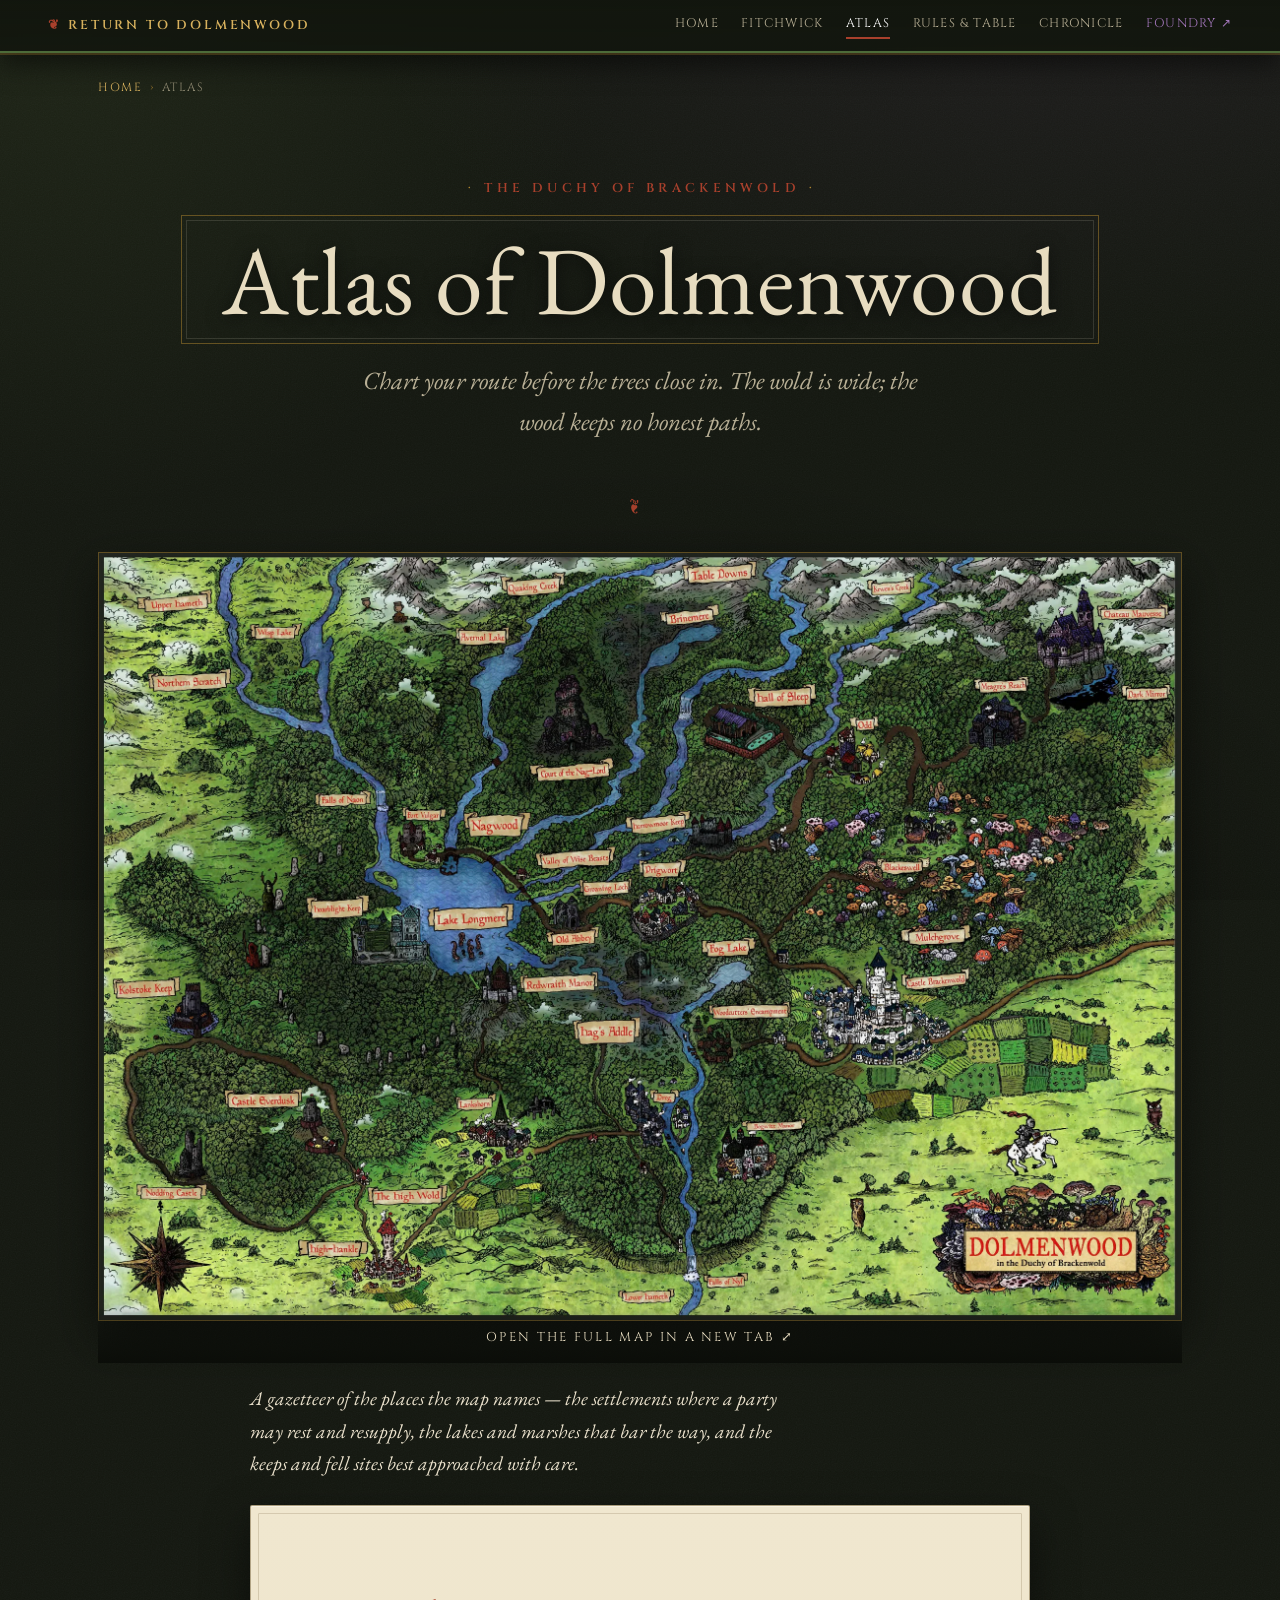
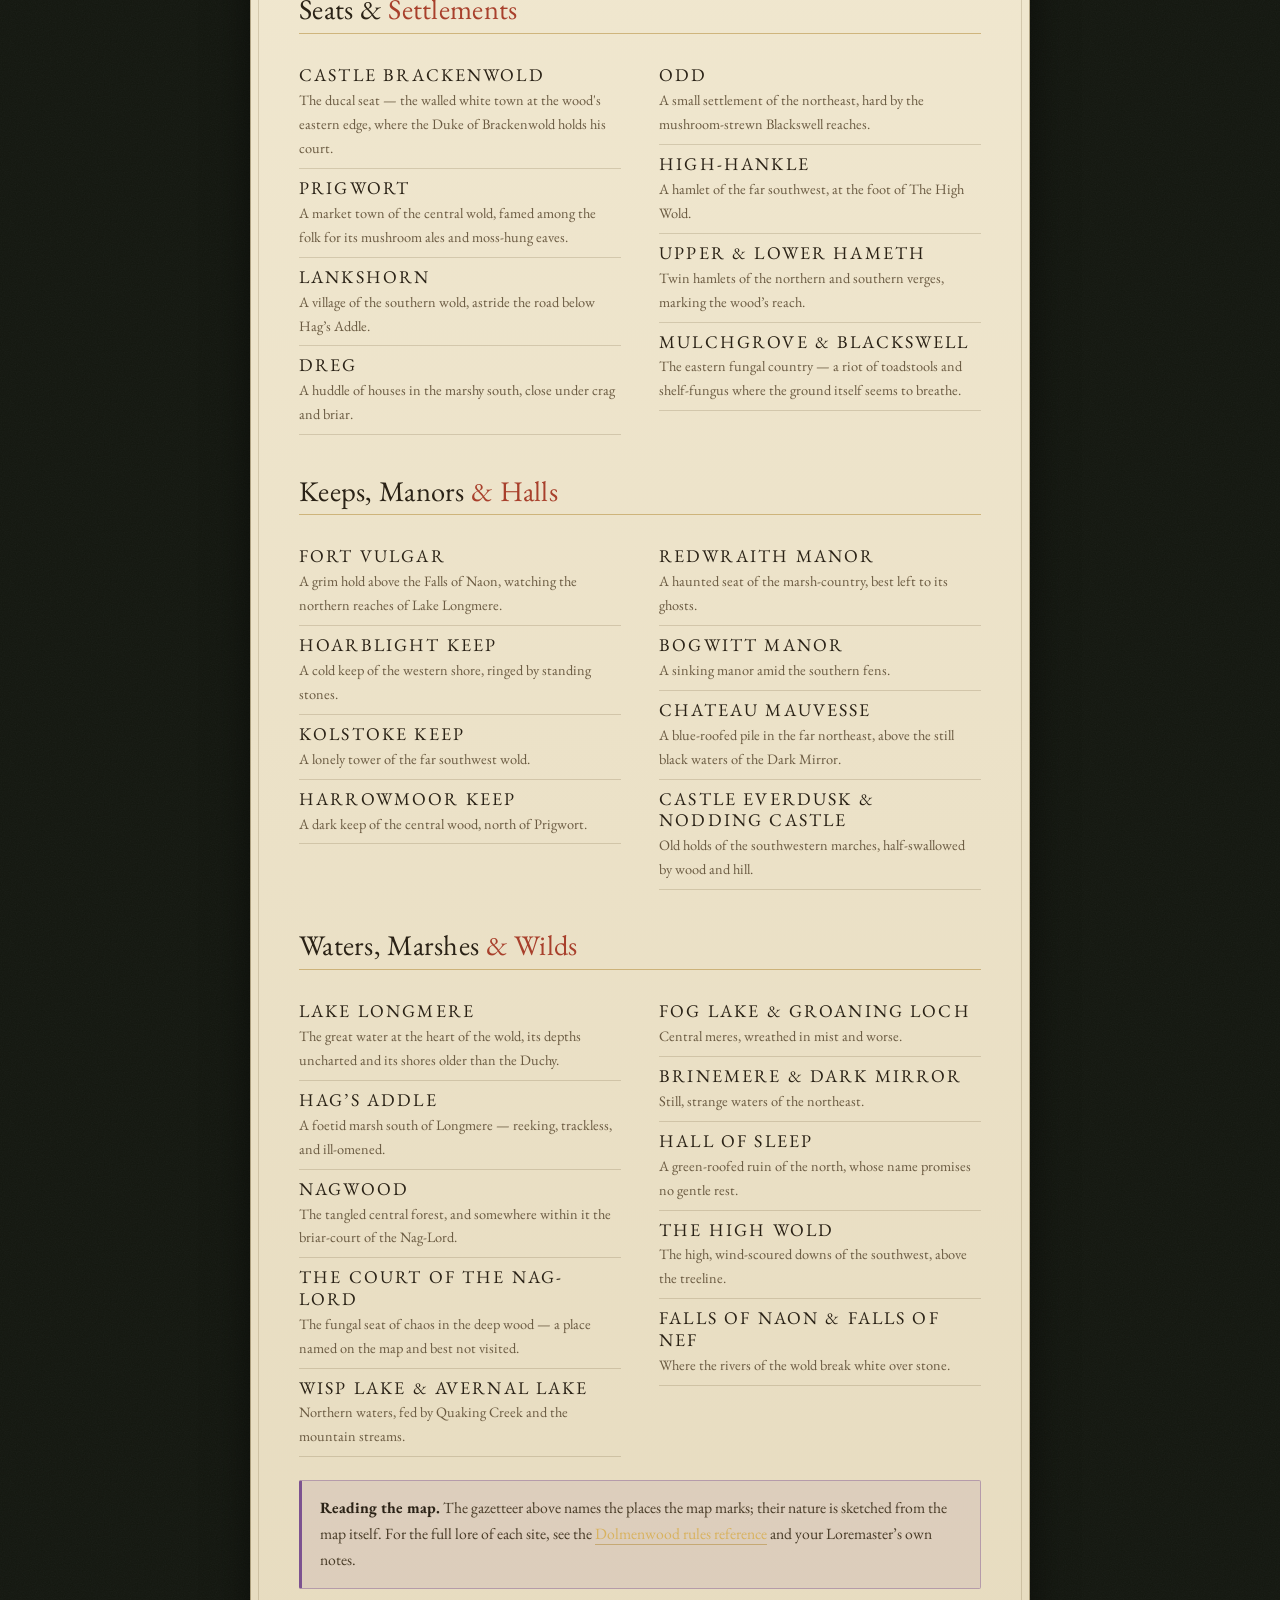
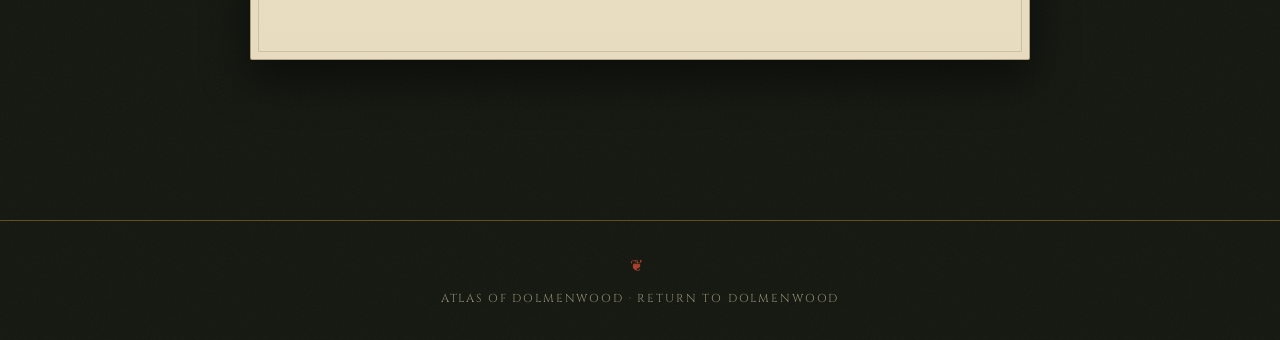
==== atlas/index.html @ 4d8c91f9 "Return to Dolmenwood — West Marches campaign hub Static site (no build) styled for Dolmenwood: gloom" ====
<!DOCTYPE html>
<html lang="en">
<head>
<meta charset="UTF-8">
<meta name="viewport" content="width=device-width, initial-scale=1.0">
<link rel="icon" href="../assets/favicon.svg" type="image/svg+xml">
<title>Atlas of Dolmenwood · Return to Dolmenwood</title>
<meta name="description" content="The Duchy of Brackenwold charted — a gazetteer of the hamlets, keeps, lakes, and fell places of Dolmenwood.">
<link rel="preconnect" href="https://fonts.googleapis.com"><link rel="preconnect" href="https://fonts.gstatic.com" crossorigin>
<link href="https://fonts.googleapis.com/css2?family=Cinzel:wght@400;500;600&family=EB+Garamond:ital,wght@0,400;0,500;0,600;1,400;1,500&family=IM+Fell+English:ital@0;1&family=UnifrakturMaguntia&display=swap" rel="stylesheet">
<link rel="stylesheet" href="../dolmenwood.css">
</head>
<body>
<nav class="topnav"><span class="brand">Return to Dolmenwood</span><a href="../index.html">Home</a><a href="../character/index.html">Fitchwick</a><a href="index.html" class="active">Atlas</a><a href="../rules/index.html">Rules &amp; Table</a><a href="../chronicle/index.html">Chronicle</a><a href="https://foundry.heltonfamily.info/join" class="ext" target="_blank" rel="noopener">Foundry ↗</a></nav>
<div class="wrap">

<p class="crumb"><a href="../index.html">Home</a><span class="sep">›</span>Atlas</p>

<header class="masthead" style="padding-bottom:1rem">
<div class="eyebrow">The Duchy of Brackenwold</div>
<div class="cartouche"><h1>Atlas of Dolmenwood</h1></div>
<p class="sub">Chart your route before the trees close in. The wold is wide; the wood keeps no honest paths.</p>
</header>

<div class="flourish"></div>

<a class="hero-link" href="../assets/dolmenwood-map.webp" target="_blank" rel="noopener">
  <img class="hero-img" style="max-height:none" src="../assets/dolmenwood-map.webp" alt="Full map of Dolmenwood in the Duchy of Brackenwold">
  <span class="hero-cap">Open the full map in a new tab ⤢</span>
</a>

<div class="col">
<p class="intro">A gazetteer of the places the map names — the settlements where a party may rest and resupply, the lakes and marshes that bar the way, and the keeps and fell sites best approached with care.</p>

<div class="panel" style="margin-top:1.6rem">
<article>

<h2>Seats &amp; <span class="k">Settlements</span></h2>
<div class="gaz">
  <div class="g"><h4>Castle Brackenwold</h4><p>The ducal seat — the walled white town at the wood's eastern edge, where the Duke of Brackenwold holds his court.</p></div>
  <div class="g"><h4>Prigwort</h4><p>A market town of the central wold, famed among the folk for its mushroom ales and moss-hung eaves.</p></div>
  <div class="g"><h4>Lankshorn</h4><p>A village of the southern wold, astride the road below Hag&rsquo;s Addle.</p></div>
  <div class="g"><h4>Dreg</h4><p>A huddle of houses in the marshy south, close under crag and briar.</p></div>
  <div class="g"><h4>Odd</h4><p>A small settlement of the northeast, hard by the mushroom-strewn Blackswell reaches.</p></div>
  <div class="g"><h4>High-Hankle</h4><p>A hamlet of the far southwest, at the foot of The High Wold.</p></div>
  <div class="g"><h4>Upper &amp; Lower Hameth</h4><p>Twin hamlets of the northern and southern verges, marking the wood&rsquo;s reach.</p></div>
  <div class="g"><h4>Mulchgrove &amp; Blackswell</h4><p>The eastern fungal country — a riot of toadstools and shelf-fungus where the ground itself seems to breathe.</p></div>
</div>

<h2>Keeps, Manors <span class="k">&amp; Halls</span></h2>
<div class="gaz">
  <div class="g"><h4>Fort Vulgar</h4><p>A grim hold above the Falls of Naon, watching the northern reaches of Lake Longmere.</p></div>
  <div class="g"><h4>Hoarblight Keep</h4><p>A cold keep of the western shore, ringed by standing stones.</p></div>
  <div class="g"><h4>Kolstoke Keep</h4><p>A lonely tower of the far southwest wold.</p></div>
  <div class="g"><h4>Harrowmoor Keep</h4><p>A dark keep of the central wood, north of Prigwort.</p></div>
  <div class="g"><h4>Redwraith Manor</h4><p>A haunted seat of the marsh-country, best left to its ghosts.</p></div>
  <div class="g"><h4>Bogwitt Manor</h4><p>A sinking manor amid the southern fens.</p></div>
  <div class="g"><h4>Chateau Mauvesse</h4><p>A blue-roofed pile in the far northeast, above the still black waters of the Dark Mirror.</p></div>
  <div class="g"><h4>Castle Everdusk &amp; Nodding Castle</h4><p>Old holds of the southwestern marches, half-swallowed by wood and hill.</p></div>
</div>

<h2>Waters, Marshes <span class="k">&amp; Wilds</span></h2>
<div class="gaz">
  <div class="g"><h4>Lake Longmere</h4><p>The great water at the heart of the wold, its depths uncharted and its shores older than the Duchy.</p></div>
  <div class="g"><h4>Hag&rsquo;s Addle</h4><p>A foetid marsh south of Longmere — reeking, trackless, and ill-omened.</p></div>
  <div class="g"><h4>Nagwood</h4><p>The tangled central forest, and somewhere within it the briar-court of the Nag-Lord.</p></div>
  <div class="g"><h4>The Court of the Nag-Lord</h4><p>The fungal seat of chaos in the deep wood — a place named on the map and best not visited.</p></div>
  <div class="g"><h4>Wisp Lake &amp; Avernal Lake</h4><p>Northern waters, fed by Quaking Creek and the mountain streams.</p></div>
  <div class="g"><h4>Fog Lake &amp; Groaning Loch</h4><p>Central meres, wreathed in mist and worse.</p></div>
  <div class="g"><h4>Brinemere &amp; Dark Mirror</h4><p>Still, strange waters of the northeast.</p></div>
  <div class="g"><h4>Hall of Sleep</h4><p>A green-roofed ruin of the north, whose name promises no gentle rest.</p></div>
  <div class="g"><h4>The High Wold</h4><p>The high, wind-scoured downs of the southwest, above the treeline.</p></div>
  <div class="g"><h4>Falls of Naon &amp; Falls of Nef</h4><p>Where the rivers of the wold break white over stone.</p></div>
</div>

<div class="notice"><b>Reading the map.</b> The gazetteer above names the places the map marks; their nature is sketched from the map itself. For the full lore of each site, see the <a href="../rules/index.html">Dolmenwood rules reference</a> and your Loremaster&rsquo;s own notes.</div>

</article>
</div>
</div>

</div>
<footer class="foot"><span class="mark">❦</span>Atlas of Dolmenwood · Return to Dolmenwood</footer>
</body>
</html>
---- dolmenwood.css ----
/* ============================================================
   RETURN TO DOLMENWOOD — a West Marches chronicle
   dolmenwood.css — mossy dark, parchment cartouche, and
   the crimson ink of an old map label.

   Palette drawn from the Dolmenwood map (deep forest greens,
   acid-green wold, blue rivers, brick-red labels, toadstool
   purple) and Fitchwick's portrait (earthy browns, oat-cloth
   cream, dappled gold light through the leaves).
   ============================================================ */

:root{
  /* --- the gloomy wold (dark grounds) --- */
  --wold:      #12160e;   /* deepest shade — page base */
  --wold-2:    #191e13;   /* raised dark bands (nav, hero frame) */
  --wold-3:    #232a19;   /* lifted dark panels */
  --bark:      #2b2416;   /* warm brown-black */

  /* --- parchment (map cartouche cream) --- */
  --vellum:    #e7dcc0;
  --vellum-2:  #f0e7cf;   /* raised paper */
  --vellum-3:  #d8caa6;   /* sunken / edges */

  /* --- ink (text on parchment) --- */
  --ink:       #2a2216;
  --ink-2:     #473a26;
  --ink-soft:  #6a5a41;
  --ink-dim:   #8a795c;

  /* --- ink on the dark (text on wold) --- */
  --moon:      #e9e0cb;   /* pale text on dark */
  --moon-dim:  #b9b096;
  --moon-faint:#8f8a72;

  /* --- accents --- */
  --brick:      #a8402c;   /* the red of a map label */
  --brick-deep: #7e2c1e;
  --brick-soft: rgba(168,64,44,0.16);
  --moss:       #4d6b39;   /* woodland green */
  --moss-lit:   #7c9a52;   /* acid wold-grass */
  --moss-deep:  #2c3d22;
  --toadstool:  #7c5290;   /* fairy / fungus purple */
  --toadstool-lit:#a578bd;
  --gold:       #b0862f;   /* dappled light */
  --gold-lit:   #d8b25e;
  --gold-soft:  rgba(176,134,47,0.5);
  --river:      #5a7f96;   /* map water */

  --edge:      rgba(90,70,30,0.30);
  --edge-soft: rgba(90,70,30,0.18);
  --edge-hair: rgba(90,70,30,0.42);
  --edge-dark: rgba(0,0,0,0.34);

  --shadow:      0 18px 44px rgba(0,0,0,0.5);
  --shadow-soft: 0 8px 22px rgba(0,0,0,0.34);

  /* IM Fell — antique woodcut printing; the Dolmenwood old-book feel */
  --serif:  "EB Garamond", Georgia, "Times New Roman", serif;
  --disp:   "IM Fell English", "EB Garamond", Georgia, serif;
  --black:  "UnifrakturMaguntia", "IM Fell English", serif; /* blackletter ornament */
  --caps:   "Cinzel", "Trajan Pro", Georgia, serif;
}

/* ------------------------------------------------------------ base */
*{ box-sizing:border-box; }
html{ scroll-behavior:smooth; }
body{
  margin:0;
  font-family:var(--serif);
  font-size:19px;
  line-height:1.66;
  color:var(--moon);
  background-color:var(--wold);
  background-image:
    radial-gradient(1200px 720px at 82% -8%, rgba(124,82,144,0.12), transparent 60%),
    radial-gradient(1000px 900px at 4% 2%, rgba(124,154,82,0.10), transparent 55%),
    radial-gradient(1400px 1200px at 50% 130%, rgba(0,0,0,0.55), transparent 60%),
    url("data:image/svg+xml,%3Csvg xmlns='http://www.w3.org/2000/svg' width='180' height='180'%3E%3Cfilter id='n'%3E%3CfeTurbulence type='fractalNoise' baseFrequency='0.85' numOctaves='2' stitchTiles='stitch'/%3E%3CfeColorMatrix type='saturate' values='0'/%3E%3C/filter%3E%3Crect width='100%25' height='100%25' filter='url(%23n)' opacity='0.05'/%3E%3C/svg%3E");
  background-attachment:fixed, fixed, fixed, scroll;
  min-height:100vh;
}

/* ------------------------------------------------------------ nav */
.topnav{
  position:sticky; top:0; z-index:50;
  display:flex; flex-wrap:wrap; align-items:center; gap:0.1rem 1.4rem;
  padding:0.72rem clamp(1rem,4vw,3rem);
  background:linear-gradient(180deg, rgba(18,22,14,0.98), rgba(18,22,14,0.9));
  border-bottom:2px solid var(--moss);
  box-shadow:0 2px 0 rgba(176,134,47,0.28), 0 12px 26px rgba(0,0,0,0.5);
  backdrop-filter:blur(3px);
}
.topnav .brand{
  font-family:var(--caps); font-weight:600; letter-spacing:0.22em;
  text-transform:uppercase; font-size:0.8rem; color:var(--gold-lit);
  margin-right:auto; white-space:nowrap;
}
.topnav .brand::before{ content:"❦"; color:var(--brick); margin-right:0.5em; font-size:1em; }
.topnav a{
  font-family:var(--caps); font-size:0.78rem; letter-spacing:0.1em;
  text-transform:uppercase; color:var(--moon-dim); text-decoration:none;
  padding:0.15rem 0; border-bottom:2px solid transparent; transition:.18s;
}
.topnav a:hover{ color:#fff; }
.topnav a.active{ color:#fff; border-bottom-color:var(--brick); }
.topnav a.ext{ color:var(--toadstool-lit); }
.topnav a.ext:hover{ color:#e6cff2; }

/* ------------------------------------------------------------ shell */
.wrap{ max-width:1180px; margin:0 auto; padding:0 clamp(1rem,4vw,3rem) 6rem; }
.col{ max-width:780px; margin:0 auto; }

/* ------------------------------------------------------------ masthead */
.masthead{
  text-align:center;
  padding:clamp(2.4rem,7vw,5rem) 1rem clamp(1.4rem,4vw,2.4rem);
  position:relative;
}
.eyebrow{
  font-family:var(--caps); text-transform:uppercase;
  letter-spacing:0.34em; font-size:0.8rem; font-weight:600; color:var(--brick);
  margin:0 0 1rem; padding-left:0.34em;
}
.eyebrow::before,.eyebrow::after{ content:"·"; margin:0 0.7em; color:var(--gold); }
.masthead h1{
  font-family:var(--disp); font-weight:400;
  font-size:clamp(2.9rem,9vw,6rem); line-height:0.98;
  margin:0; color:var(--vellum); letter-spacing:0.01em;
  text-shadow:0 2px 18px rgba(0,0,0,0.6);
}
.masthead h1 .bl{ font-family:var(--black); font-weight:400; }
.masthead .sub{
  font-family:var(--disp); font-style:italic; font-weight:400;
  font-size:clamp(1.15rem,2.6vw,1.55rem); color:var(--moon-dim);
  margin:1rem auto 0; max-width:48ch;
}
.masthead .kicker{
  font-family:var(--caps); letter-spacing:0.22em; text-transform:uppercase;
  font-size:0.74rem; color:var(--moon-faint); margin-top:1.1rem;
}

/* cartouche framing (double rule, like a map label) */
.cartouche{ position:relative; display:inline-block; padding:1.1rem 2.6rem; }
.cartouche::before, .cartouche::after{
  content:""; position:absolute; left:0; right:0; pointer-events:none; border:1px solid var(--gold-soft);
}
.cartouche::before{ top:0; bottom:0; }
.cartouche::after{ top:5px; bottom:5px; left:5px; right:5px; border-color:rgba(233,224,203,0.14); }

.flourish{ text-align:center; color:var(--brick); margin:2.1rem 0; font-size:1rem; letter-spacing:0.7em; }
.flourish::before{ content:"❦"; }

/* ------------------------------------------------------------ join / external link band */
.join{
  display:grid; gap:0.9rem; grid-template-columns:repeat(3,1fr);
  margin:2rem auto 0.5rem; max-width:900px;
}
@media (max-width:680px){ .join{ grid-template-columns:1fr; } }
.join a{
  display:flex; flex-direction:column; gap:0.15rem; text-decoration:none;
  padding:1rem 1.2rem; border-radius:3px; position:relative; overflow:hidden;
  background:linear-gradient(180deg, var(--wold-3), var(--wold-2));
  border:1px solid var(--edge); transition:.18s;
}
.join a::before{ content:""; position:absolute; left:0; top:0; bottom:0; width:3px; background:var(--brick); transition:.2s; }
.join a:hover{ transform:translateY(-2px); box-shadow:var(--shadow-soft); border-color:var(--gold-soft); }
.join a.foundry::before{ background:var(--toadstool); }
.join a.marches::before{ background:var(--moss-lit); }
.join a.rules::before{ background:var(--gold); }
.join .jt{ font-family:var(--caps); text-transform:uppercase; letter-spacing:0.12em; font-size:0.86rem; color:var(--vellum); font-weight:600; }
.join .jt .ico{ margin-right:0.4em; }
.join .jd{ font-family:var(--serif); font-size:0.9rem; color:var(--moon-faint); line-height:1.4; }
.join .jt::after{ content:"↗"; color:var(--moon-faint); font-size:0.8em; margin-left:0.4em; }

/* ------------------------------------------------------------ hero image */
.hero-img{
  width:100%; max-height:520px; object-fit:cover;
  border:1px solid var(--gold-soft); box-shadow:var(--shadow); margin-bottom:2rem;
  filter:saturate(0.95) brightness(0.96);
}
.hero-link{ display:block; text-decoration:none; position:relative; }
.hero-link .hero-cap{
  position:absolute; left:0; right:0; bottom:0; padding:1.3rem 1.2rem 0.9rem;
  font-family:var(--caps); text-transform:uppercase; letter-spacing:0.18em; font-size:0.8rem;
  color:var(--vellum); text-align:center;
  background:linear-gradient(0deg, rgba(9,11,7,0.86), transparent);
}

/* ------------------------------------------------------------ panels */
.panel{
  background:linear-gradient(180deg, var(--vellum-2), var(--vellum));
  color:var(--ink);
  border:1px solid var(--edge-hair);
  border-radius:2px;
  box-shadow:var(--shadow), inset 0 1px 0 rgba(255,255,255,0.4);
  padding:clamp(1.6rem,4vw,3rem);
  position:relative;
}
.panel::after{ content:""; position:absolute; inset:7px; border:1px solid var(--edge-soft); border-radius:1px; pointer-events:none; }
.panel > *:first-child{ margin-top:0; }
.panel > *:last-child{ margin-bottom:0; }

/* ------------------------------------------------------------ prose */
.col > p, .lede, .col .flourish{ color:var(--moon); }
.lede{ font-size:1.2rem; color:var(--moon); }
.lede::first-letter{
  font-family:var(--black); font-weight:400; float:left; font-size:4.4rem; line-height:0.7;
  padding:0.28rem 0.5rem 0 0; color:var(--brick);
}
.col a, .lede a{ color:var(--gold-lit); text-decoration:none; border-bottom:1px solid var(--gold-soft); }
.col a:hover{ color:#fff; border-bottom-color:var(--gold-lit); }
.col em{ color:var(--moon-dim); }

/* headings + prose inside parchment panels (article) */
article h1,article h2,article h3,article h4{
  font-family:var(--disp); font-weight:400; color:var(--ink); line-height:1.2;
}
article h2{
  font-size:1.78rem; margin:2.4rem 0 0.9rem; letter-spacing:0.01em;
  padding-bottom:0.4rem; border-bottom:1px solid var(--gold-soft);
}
article h2 .k, .kmark{ color:var(--brick); }
article h3{ font-size:1.4rem; margin:1.7rem 0 0.5rem; color:var(--ink); }
article h4{
  font-family:var(--caps); text-transform:uppercase; letter-spacing:0.12em;
  font-size:0.86rem; color:var(--brick); margin:1.3rem 0 0.35rem;
}
article p{ margin:0 0 1.05rem; }
article ul,article ol{ margin:0.4rem 0 1.15rem; padding-left:1.3rem; }
article li{ margin:0.35rem 0; }
article ul li::marker{ color:var(--brick); }
article strong{ color:var(--ink); font-weight:600; }
article em{ color:var(--ink-2); }
article a{ color:var(--brick-deep); text-decoration:none; border-bottom:1px solid rgba(126,44,30,0.34); }
article a:hover{ color:var(--brick); background:var(--brick-soft); }
article hr{ border:0; border-top:1px solid var(--gold-soft); margin:2rem 0; }
blockquote{
  font-family:var(--disp); font-style:italic; font-size:1.16rem; color:var(--ink-2);
  border-left:3px solid var(--brick); margin:1.4rem 0; padding:0.2rem 0 0.2rem 1.3rem;
}

/* ------------------------------------------------------------ portraits */
.portrait-frame{
  float:right; width:min(320px,44%); margin:0.3rem 0 1.4rem 1.8rem;
  padding:9px; background:var(--vellum-3); border:1px solid var(--gold-soft); box-shadow:var(--shadow);
  position:relative;
}
.portrait-frame::after{ content:""; position:absolute; inset:4px; border:1px solid var(--edge-soft); pointer-events:none; }
.portrait-frame img{ display:block; width:100%; height:auto; background:var(--vellum); }
.portrait-frame figcaption{
  font-family:var(--caps); text-transform:uppercase; letter-spacing:0.16em;
  font-size:0.68rem; color:var(--ink-soft); text-align:center; margin-top:0.55rem;
}
@media (max-width:620px){ .portrait-frame{ float:none; width:100%; margin:0 0 1.5rem; } }

/* ------------------------------------------------------------ meta + chips */
.meta{ font-family:var(--caps); text-transform:uppercase; letter-spacing:0.14em; font-size:0.78rem; color:var(--ink-soft); margin:0.4rem 0 0; }
.meta .sep{ color:var(--gold); margin:0 0.6em; }
.tagrow{ display:flex; flex-wrap:wrap; gap:0.45rem; margin:0.5rem 0 1.4rem; }
.chip{
  font-family:var(--caps); font-size:0.72rem; letter-spacing:0.08em; text-transform:uppercase;
  color:var(--ink-2); background:rgba(176,134,47,0.14); border:1px solid var(--gold-soft);
  border-radius:2px; padding:0.16rem 0.62rem;
}
.chip.on-dark{ color:var(--moon-dim); background:rgba(124,154,82,0.12); border-color:var(--edge); }

/* ------------------------------------------------------------ card grids */
.grid{ display:grid; gap:1.1rem; grid-template-columns:repeat(auto-fill,minmax(262px,1fr)); margin:1.6rem 0; }
.card{
  display:block; text-decoration:none; color:inherit;
  background:linear-gradient(180deg, var(--wold-3), var(--wold-2));
  border:1px solid var(--edge); padding:1.15rem 1.25rem; border-radius:2px;
  transition:.2s; position:relative; overflow:hidden;
}
.card::before{ content:""; position:absolute; left:0; top:0; bottom:0; width:3px; background:var(--brick); opacity:0; transition:.2s; }
.card:hover{ border-color:var(--gold-soft); transform:translateY(-2px); box-shadow:var(--shadow-soft); }
.card:hover::before{ opacity:1; }
.card .cat{ font-family:var(--caps); text-transform:uppercase; letter-spacing:0.16em; font-size:0.7rem; color:var(--moss-lit); }
.card h3{ font-family:var(--disp); font-weight:400; color:var(--vellum); margin:0.3rem 0 0.5rem; font-size:1.5rem; }
.card p{ margin:0; font-size:0.96rem; color:var(--moon-faint); line-height:1.5; }

/* ------------------------------------------------------------ dossier stat blocks */
.statgrid{ display:grid; grid-template-columns:repeat(6,1fr); gap:0.7rem; margin:1.4rem 0; }
@media (max-width:620px){ .statgrid{ grid-template-columns:repeat(3,1fr); } }
.stat{
  text-align:center; padding:0.7rem 0.3rem; border:1px solid var(--edge); border-radius:2px;
  background:rgba(176,134,47,0.06);
}
.stat .lbl{ font-family:var(--caps); text-transform:uppercase; letter-spacing:0.1em; font-size:0.64rem; color:var(--brick); display:block; }
.stat .val{ font-family:var(--disp); font-size:1.9rem; color:var(--ink); line-height:1.1; display:block; }
.stat .mod{ font-family:var(--caps); font-size:0.7rem; color:var(--ink-soft); }

.deflist{ margin:1.2rem 0; }
.deflist .row{ display:flex; gap:1rem; padding:0.5rem 0; border-bottom:1px solid var(--edge-soft); }
.deflist .row:last-child{ border-bottom:0; }
.deflist dt{ font-family:var(--caps); text-transform:uppercase; letter-spacing:0.08em; font-size:0.78rem; color:var(--brick); min-width:11rem; flex-shrink:0; padding-top:0.15rem; }
.deflist dd{ margin:0; color:var(--ink); }

/* saves row */
.saves{ display:grid; grid-template-columns:repeat(5,1fr); gap:0.6rem; margin:1.2rem 0; }
@media (max-width:620px){ .saves{ grid-template-columns:repeat(2,1fr); } }
.save{ text-align:center; padding:0.6rem 0.3rem; border:1px solid var(--edge); border-radius:2px; }
.save .lbl{ font-family:var(--caps); text-transform:uppercase; letter-spacing:0.06em; font-size:0.6rem; color:var(--ink-soft); display:block; }
.save .val{ font-family:var(--disp); font-size:1.5rem; color:var(--brick-deep); }

/* item / rune cards */
.itemcard{
  border:1px solid var(--edge); border-left:3px solid var(--gold); border-radius:2px;
  padding:0.9rem 1.1rem; margin:0.9rem 0; background:rgba(176,134,47,0.06);
}
.itemcard.rune{ border-left-color:var(--toadstool); }
.itemcard h4{ margin:0 0 0.3rem; font-family:var(--disp); font-family:var(--disp); font-size:1.16rem; color:var(--ink); text-transform:none; letter-spacing:0; font-weight:400; }
.itemcard .kind{ font-family:var(--caps); text-transform:uppercase; letter-spacing:0.12em; font-size:0.64rem; color:var(--brick); }
.itemcard p{ margin:0.4rem 0 0; font-size:0.95rem; color:var(--ink-2); }
.itemcard .rmeta{ font-family:var(--caps); font-size:0.68rem; letter-spacing:0.06em; text-transform:uppercase; color:var(--ink-soft); margin-top:0.4rem; }

/* ------------------------------------------------------------ gazetteer list */
.gaz{ columns:2; column-gap:2.4rem; margin:1.4rem 0; }
@media (max-width:640px){ .gaz{ columns:1; } }
.gaz .g{ break-inside:avoid; padding:0.5rem 0; border-bottom:1px solid var(--edge-soft); }
.gaz .g h4{ margin:0; font-family:var(--disp); font-weight:400; font-size:1.12rem; color:var(--ink); }
.gaz .g p{ margin:0.15rem 0 0; font-size:0.9rem; color:var(--ink-soft); }

/* ------------------------------------------------------------ notice / callout */
.notice{
  background:rgba(124,82,144,0.1); border:1px solid rgba(124,82,144,0.4); border-left:3px solid var(--toadstool);
  border-radius:2px; padding:0.9rem 1.15rem; margin:1.4rem 0; font-size:0.98rem; color:var(--ink-2);
}
.notice b{ color:var(--ink); }
.notice.on-dark{ color:var(--moon-dim); background:rgba(124,82,144,0.14); }
.notice.on-dark b{ color:var(--moon); }

/* rules link list */
.rlist{ display:grid; gap:0.5rem; grid-template-columns:repeat(auto-fill,minmax(220px,1fr)); margin:1.2rem 0; }
.rlist a{
  display:block; text-decoration:none; padding:0.6rem 0.85rem; border-radius:2px;
  border:1px solid var(--edge); background:rgba(77,107,57,0.1);
  font-family:var(--caps); text-transform:uppercase; letter-spacing:0.08em; font-size:0.76rem; color:var(--moon-dim);
  transition:.15s;
}
.rlist a:hover{ color:#fff; border-color:var(--moss-lit); background:rgba(77,107,57,0.22); }
.rlist a::before{ content:"❦ "; color:var(--brick); }

/* chronicle list */
.chron{ margin:1.6rem 0; }
.chron .entry{ display:flex; gap:1.2rem; align-items:baseline; padding:1rem 0.4rem; border-bottom:1px solid var(--edge-soft); }
.chron .no{ font-family:var(--disp); font-size:2rem; color:var(--brick); min-width:2.4ch; text-align:right; }
.chron .body h3{ font-family:var(--disp); font-weight:400; color:var(--vellum); margin:0 0 0.25rem; font-size:1.3rem; }
.chron .body .dt{ font-family:var(--caps); font-size:0.72rem; letter-spacing:0.14em; text-transform:uppercase; color:var(--moss-lit); }
.chron .body p{ margin:0.35rem 0 0; color:var(--moon-faint); font-size:0.96rem; }
.empty{ text-align:center; font-family:var(--disp); font-style:italic; color:var(--moon-faint); font-size:1.15rem; padding:2.4rem 1rem; }

/* breadcrumb */
.crumb{ font-family:var(--caps); text-transform:uppercase; letter-spacing:0.14em; font-size:0.74rem; color:var(--moon-faint); margin:1.6rem 0 0; }
.crumb a{ color:var(--gold-lit); text-decoration:none; }
.crumb .sep{ margin:0 0.6em; color:var(--gold); }

/* section intro */
.intro{ font-family:var(--disp); font-style:italic; color:var(--moon-dim); font-size:1.22rem; max-width:60ch; }

/* footer */
.foot{ text-align:center; margin-top:4rem; padding:2rem 1rem; color:var(--moon-faint); font-family:var(--caps); text-transform:uppercase; letter-spacing:0.16em; font-size:0.72rem; border-top:1px solid var(--gold-soft); }
.foot .mark{ color:var(--brick); font-size:1rem; letter-spacing:0.5em; display:block; margin-bottom:0.6rem; }

/* epigraph */
.epigraph{ font-family:var(--disp); font-style:italic; color:var(--moon-dim); font-size:1.22rem; line-height:1.55; text-align:center; max-width:56ch; margin:0.4rem auto 2rem; padding-bottom:1.4rem; border-bottom:1px solid var(--gold-soft); }
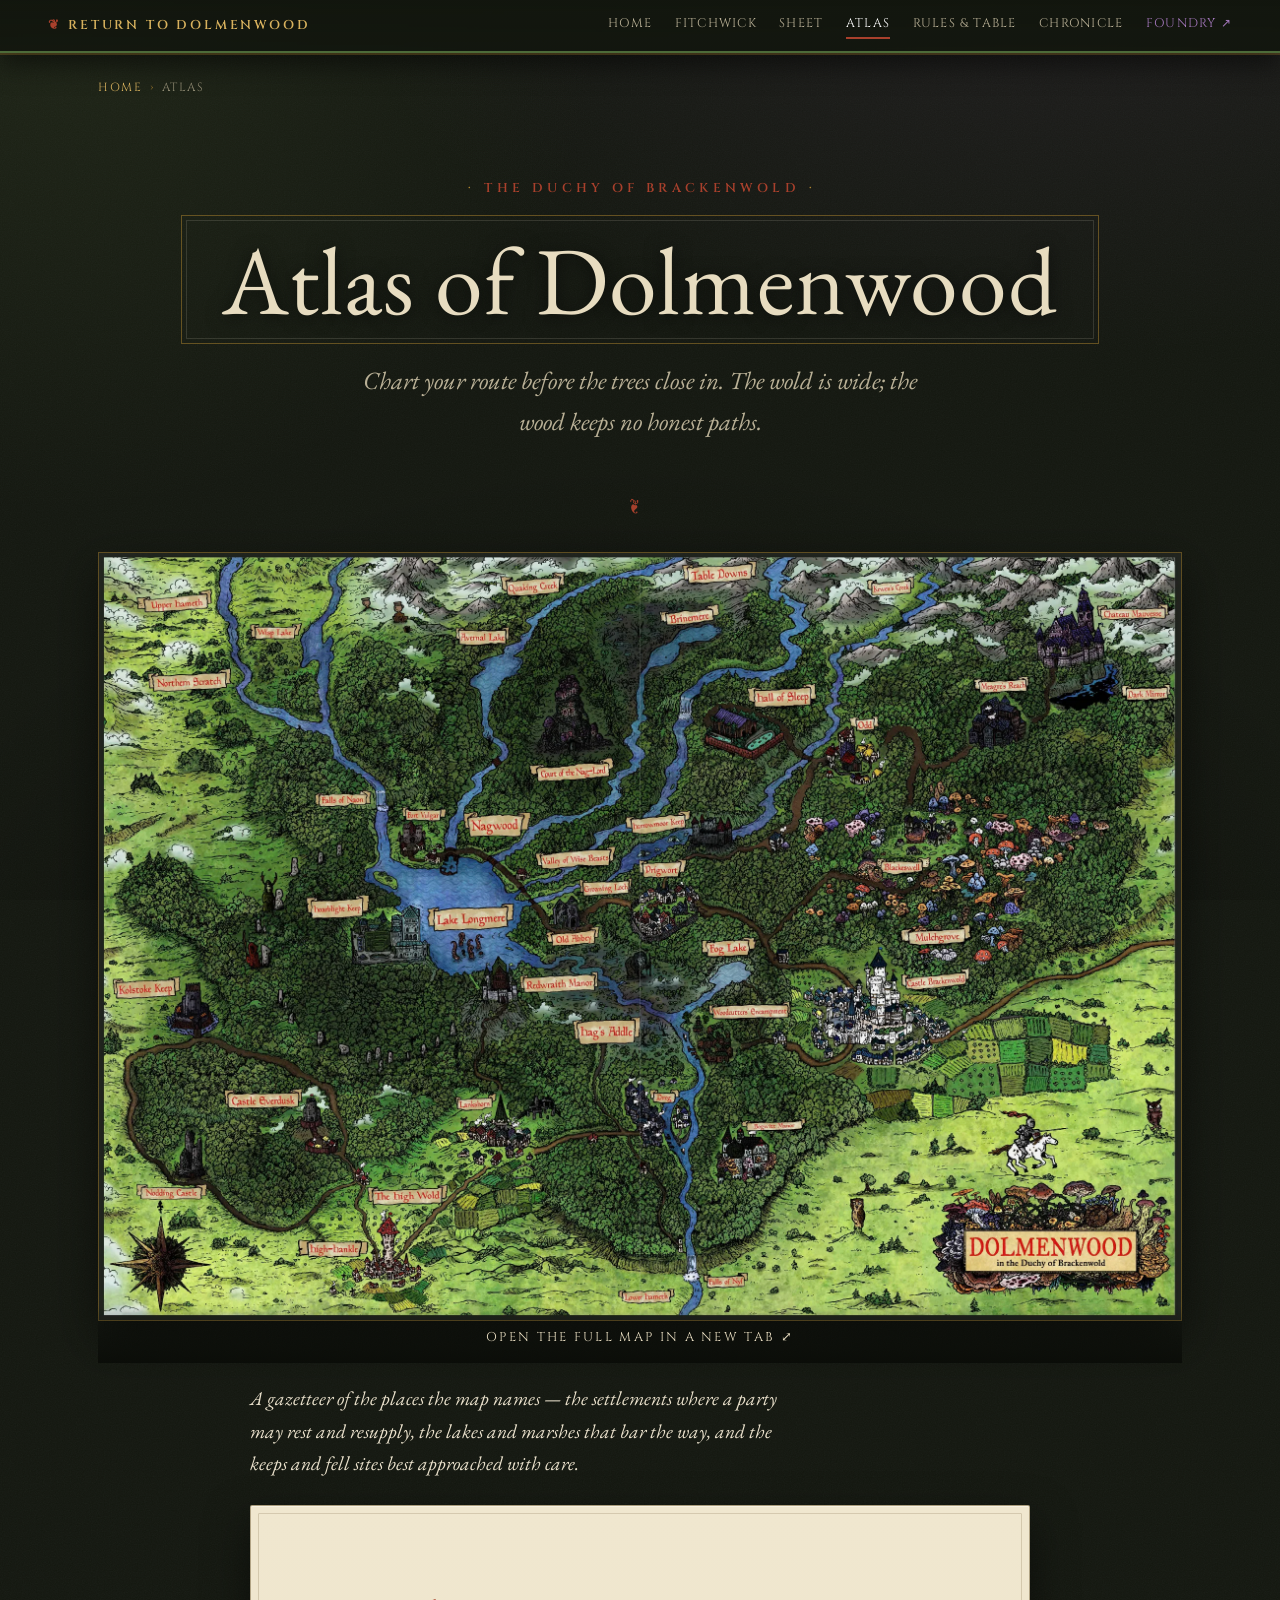
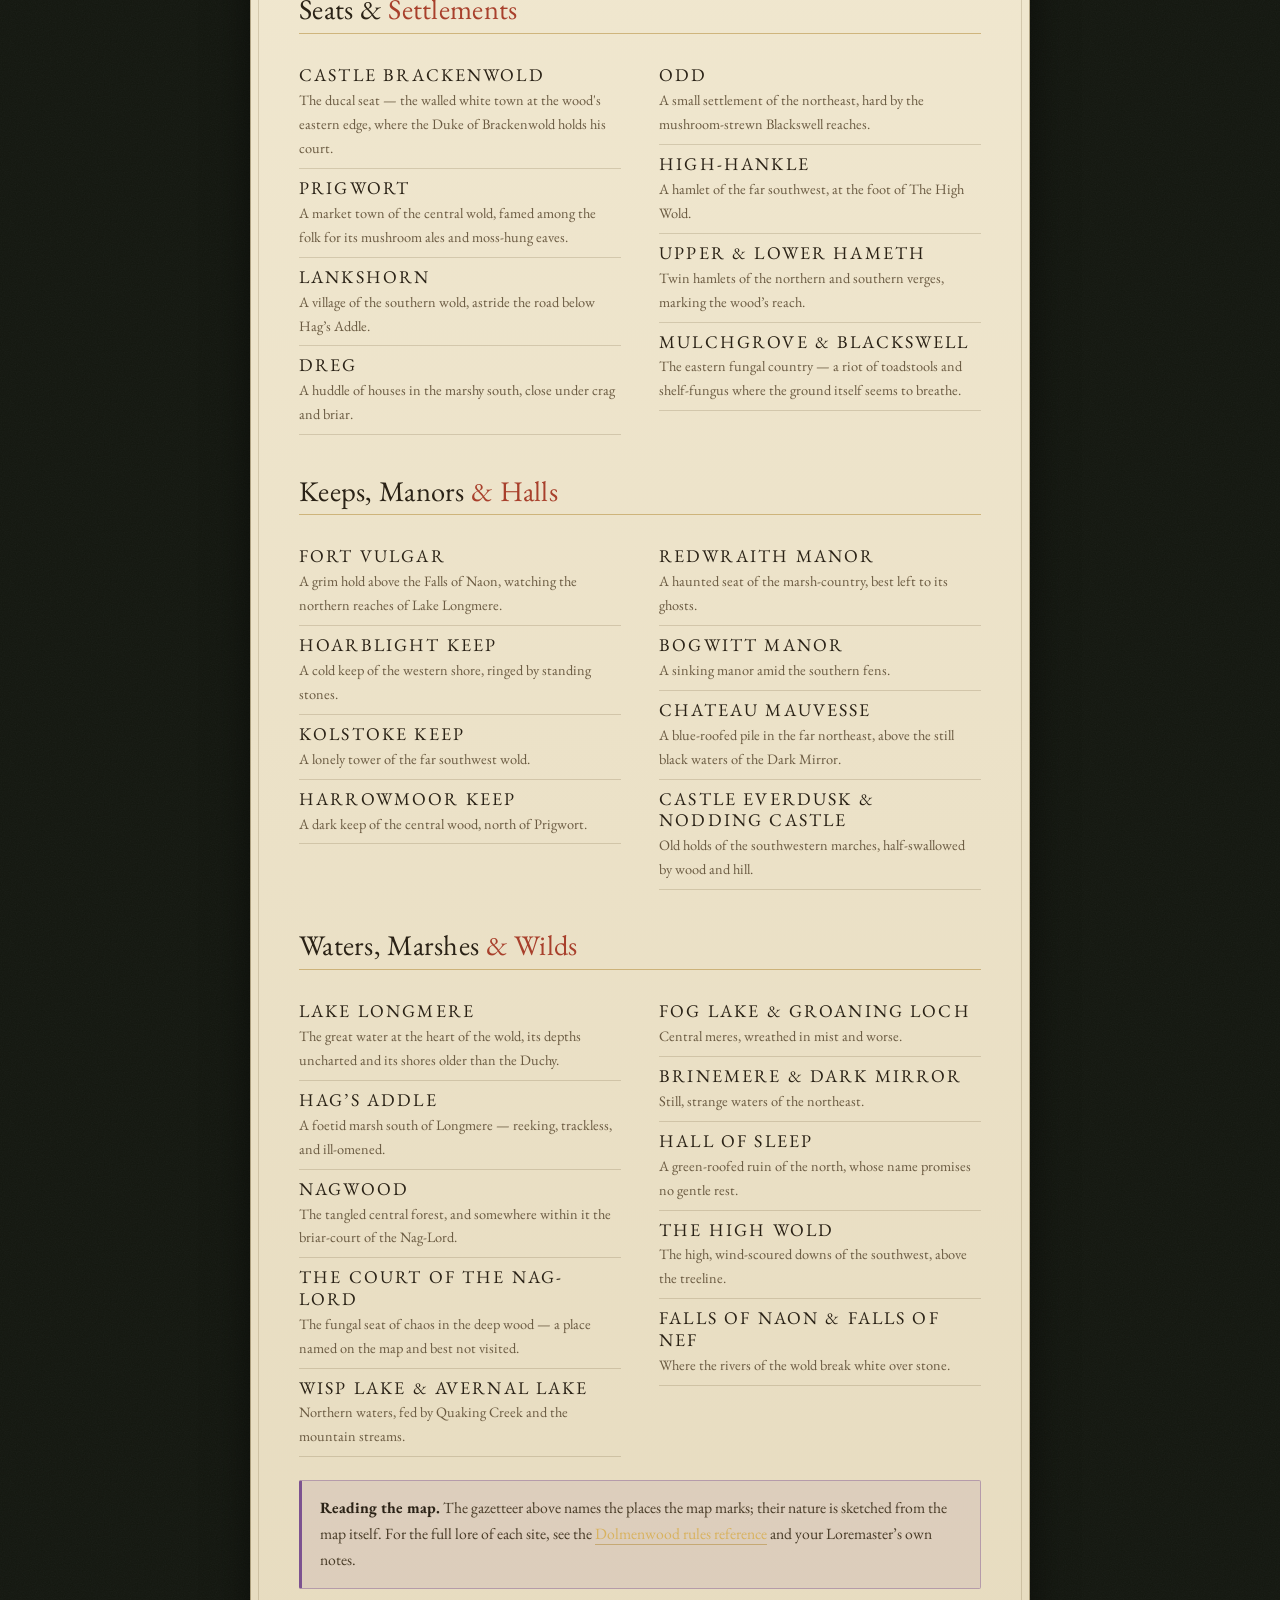
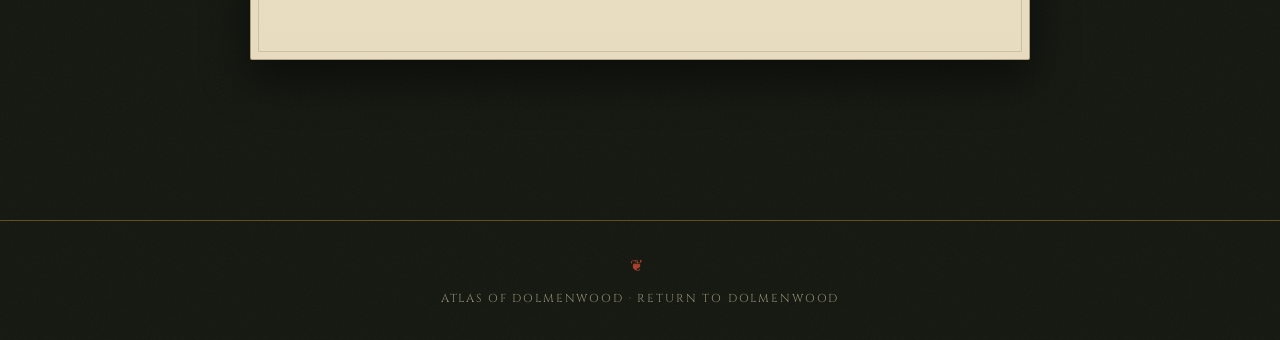
==== commit b663bbe7: "Add interactive live character sheet + dice roller play/ — a living sheet for Fitchwick driven by a " ====
--- a/atlas/index.html
+++ b/atlas/index.html
@@ -11,7 +11,7 @@
 <link rel="stylesheet" href="../dolmenwood.css">
 </head>
 <body>
-<nav class="topnav"><span class="brand">Return to Dolmenwood</span><a href="../index.html">Home</a><a href="../character/index.html">Fitchwick</a><a href="index.html" class="active">Atlas</a><a href="../rules/index.html">Rules &amp; Table</a><a href="../chronicle/index.html">Chronicle</a><a href="https://foundry.heltonfamily.info/join" class="ext" target="_blank" rel="noopener">Foundry ↗</a></nav>
+<nav class="topnav"><span class="brand">Return to Dolmenwood</span><a href="../index.html">Home</a><a href="../character/index.html">Fitchwick</a><a href="../play/index.html">Sheet</a><a href="index.html" class="active">Atlas</a><a href="../rules/index.html">Rules &amp; Table</a><a href="../chronicle/index.html">Chronicle</a><a href="https://foundry.heltonfamily.info/join" class="ext" target="_blank" rel="noopener">Foundry ↗</a></nav>
 <div class="wrap">
 
 <p class="crumb"><a href="../index.html">Home</a><span class="sep">›</span>Atlas</p>
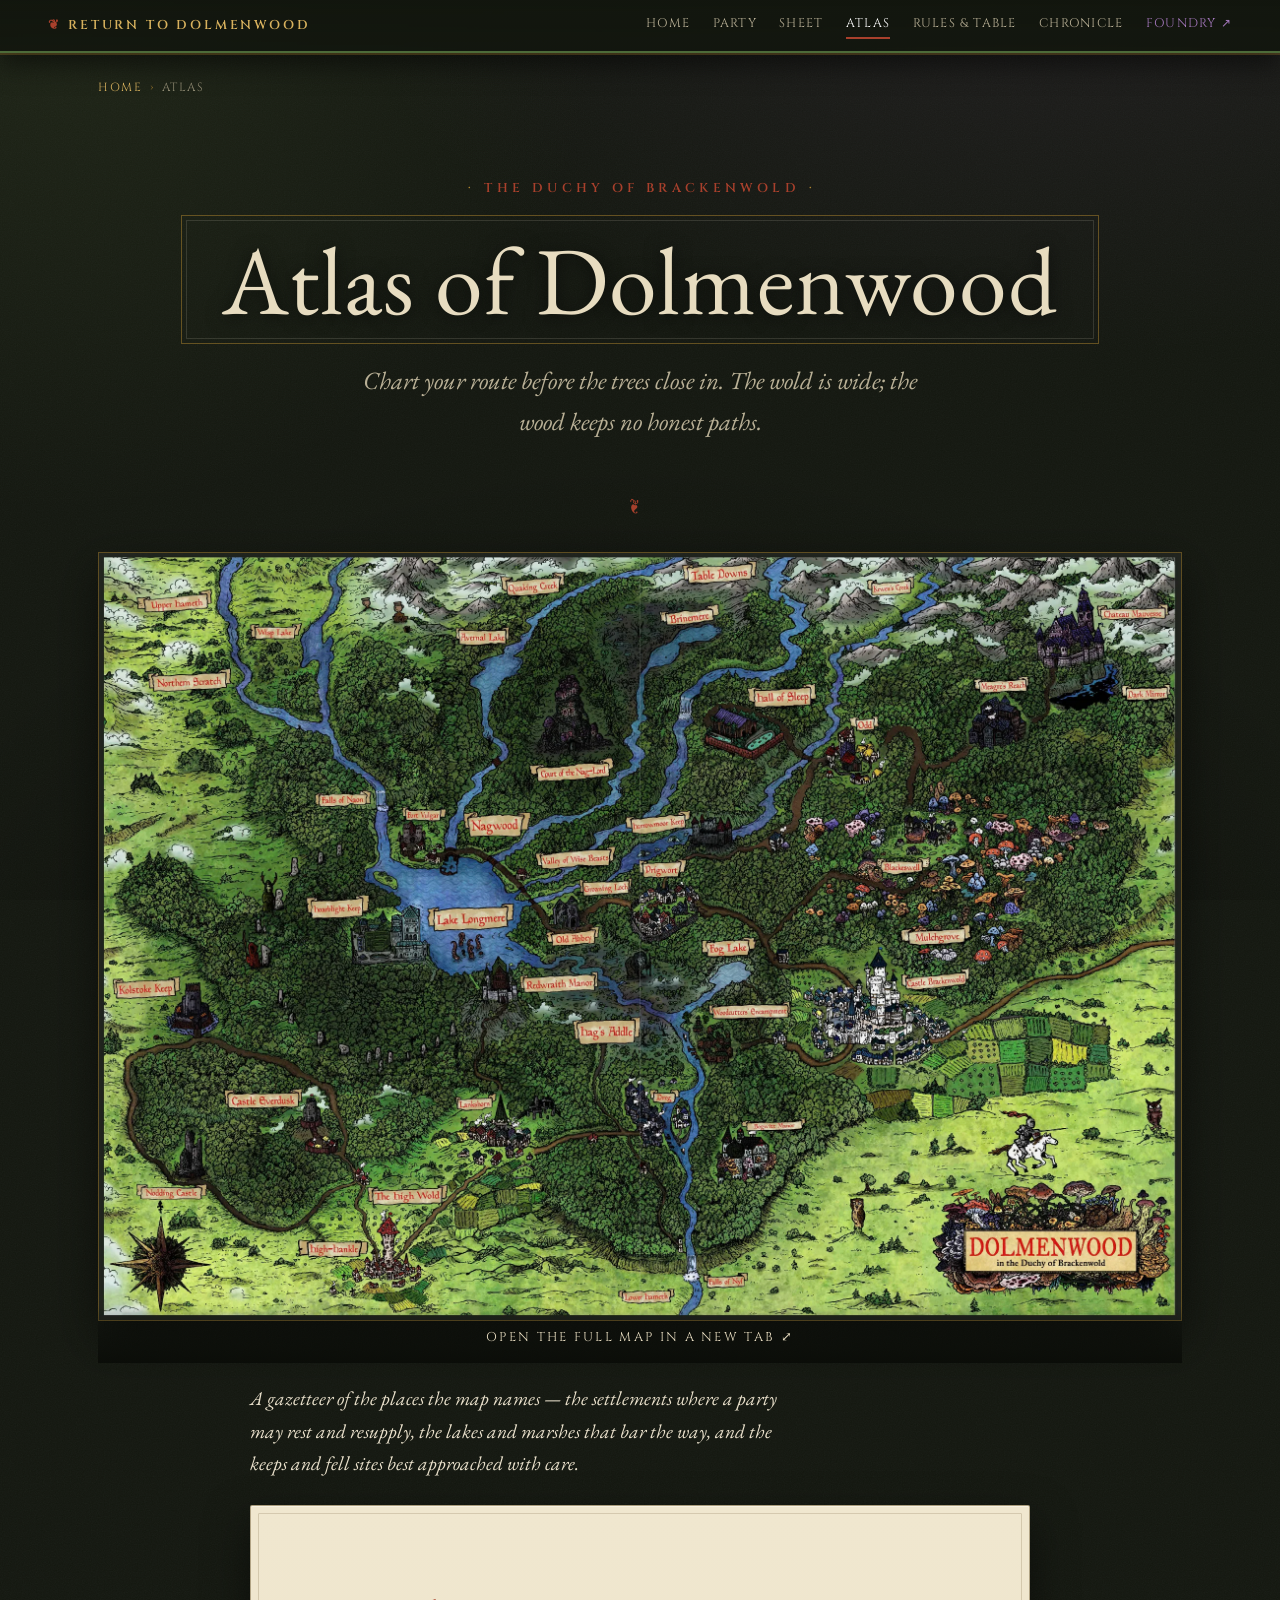
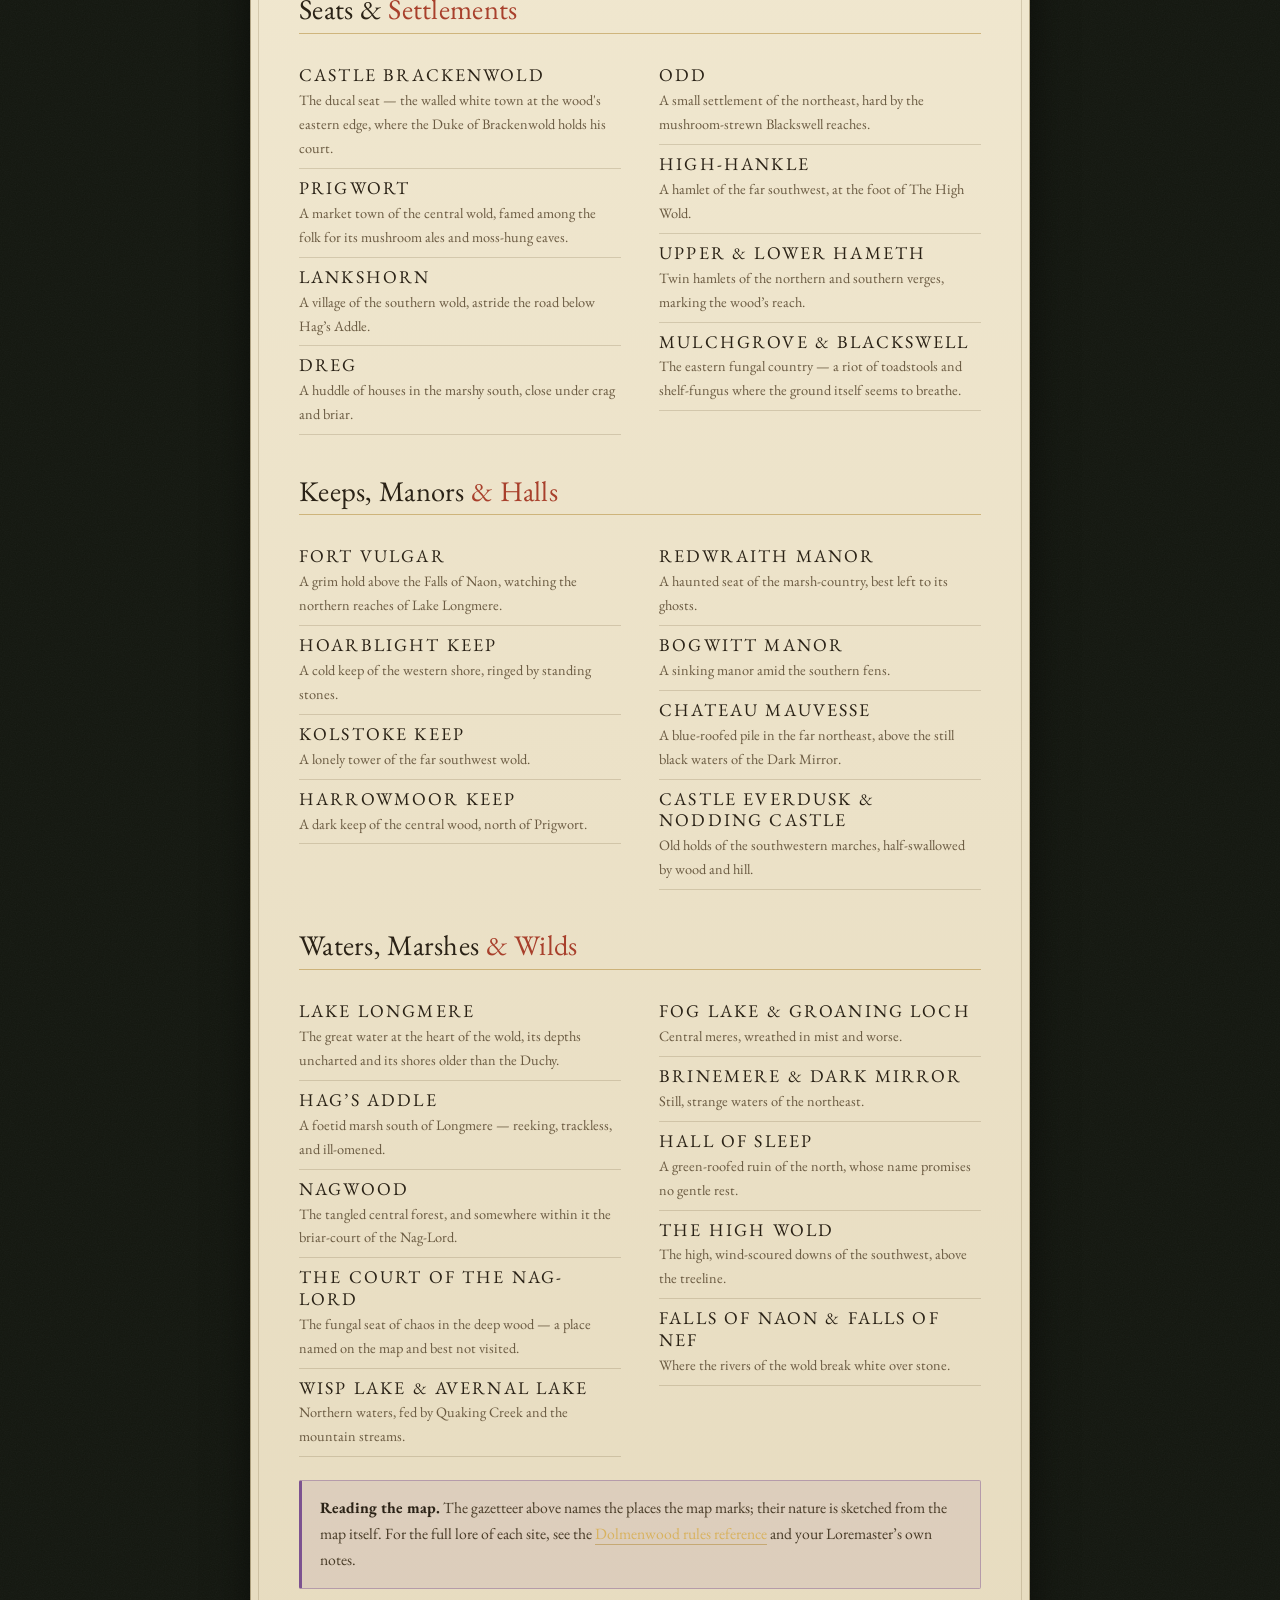
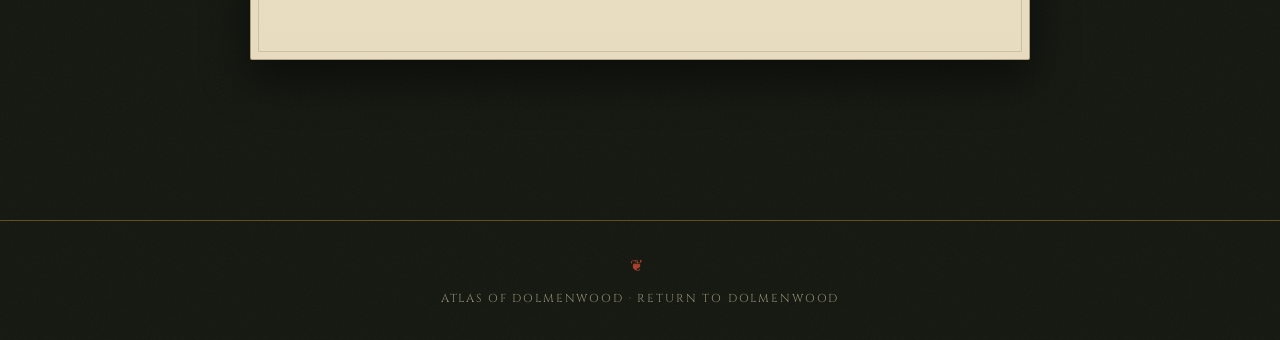
==== commit 02402285: "Build out the party: three characters, multi-character sheet Adds Grendilore Forlocke (Breggle Friar" ====
--- a/atlas/index.html
+++ b/atlas/index.html
@@ -11,7 +11,7 @@
 <link rel="stylesheet" href="../dolmenwood.css">
 </head>
 <body>
-<nav class="topnav"><span class="brand">Return to Dolmenwood</span><a href="../index.html">Home</a><a href="../character/index.html">Fitchwick</a><a href="../play/index.html">Sheet</a><a href="index.html" class="active">Atlas</a><a href="../rules/index.html">Rules &amp; Table</a><a href="../chronicle/index.html">Chronicle</a><a href="https://foundry.heltonfamily.info/join" class="ext" target="_blank" rel="noopener">Foundry ↗</a></nav>
+<nav class="topnav"><span class="brand">Return to Dolmenwood</span><a href="../index.html">Home</a><a href="../character/index.html">Party</a><a href="../play/index.html">Sheet</a><a href="index.html" class="active">Atlas</a><a href="../rules/index.html">Rules &amp; Table</a><a href="../chronicle/index.html">Chronicle</a><a href="https://foundry.heltonfamily.info/join" class="ext" target="_blank" rel="noopener">Foundry ↗</a></nav>
 <div class="wrap">
 
 <p class="crumb"><a href="../index.html">Home</a><span class="sep">›</span>Atlas</p>
--- a/dolmenwood.css
+++ b/dolmenwood.css
@@ -279,6 +279,20 @@
 .card h3{ font-family:var(--disp); font-weight:400; color:var(--vellum); margin:0.3rem 0 0.5rem; font-size:1.5rem; }
 .card p{ margin:0; font-size:0.96rem; color:var(--moon-faint); line-height:1.5; }
 
+/* ------------------------------------------------------------ party / people grid */
+.pgrid{ display:grid; gap:1.3rem; grid-template-columns:repeat(auto-fill,minmax(220px,1fr)); margin:1.8rem 0; }
+.pcard{ text-decoration:none; color:inherit; display:flex; flex-direction:column; background:linear-gradient(180deg, var(--wold-3), var(--wold-2)); border:1px solid var(--edge); border-radius:3px; overflow:hidden; transition:.2s; position:relative; }
+.pcard::before{ content:""; position:absolute; left:0; top:0; bottom:0; width:3px; background:var(--brick); opacity:0; transition:.2s; z-index:2; }
+.pcard:hover{ border-color:var(--gold-soft); transform:translateY(-3px); box-shadow:var(--shadow); }
+.pcard:hover::before{ opacity:1; }
+.pcard .pframe{ aspect-ratio:3/4; background:var(--wold); display:flex; align-items:center; justify-content:center; overflow:hidden; border-bottom:1px solid var(--edge); }
+.pcard .pframe img{ width:100%; height:100%; object-fit:cover; object-position:center top; }
+.pcard .pframe .initial{ font-family:var(--black); font-size:4.6rem; color:var(--gold-soft); }
+.pcard .pbody{ padding:0.9rem 1.05rem 1.15rem; }
+.pcard .pcat{ font-family:var(--caps); text-transform:uppercase; letter-spacing:0.14em; font-size:0.66rem; color:var(--moss-lit); }
+.pcard .pname{ font-family:var(--disp); font-weight:400; color:var(--vellum); font-size:1.5rem; margin:0.15rem 0 0.4rem; line-height:1.05; }
+.pcard .pdesc{ font-size:0.92rem; color:var(--moon-faint); line-height:1.5; margin:0; }
+
 /* ------------------------------------------------------------ dossier stat blocks */
 .statgrid{ display:grid; grid-template-columns:repeat(6,1fr); gap:0.7rem; margin:1.4rem 0; }
 @media (max-width:620px){ .statgrid{ grid-template-columns:repeat(3,1fr); } }
@@ -364,3 +378,20 @@
 
 /* epigraph */
 .epigraph{ font-family:var(--disp); font-style:italic; color:var(--moon-dim); font-size:1.22rem; line-height:1.55; text-align:center; max-width:56ch; margin:0.4rem auto 2rem; padding-bottom:1.4rem; border-bottom:1px solid var(--gold-soft); }
+
+/* tables (inside parchment panels) */
+.tablewrap{ overflow-x:auto; margin:1.3rem 0; border:1px solid var(--edge-hair); border-radius:2px; }
+.tablewrap table{ border-collapse:collapse; width:100%; font-size:0.95rem; }
+.tablewrap th{ font-family:var(--caps); text-transform:uppercase; letter-spacing:0.08em; font-size:0.74rem; color:var(--brick); background:rgba(176,134,47,0.12); padding:0.5rem 0.8rem; text-align:left; border-bottom:1px solid var(--edge-hair); }
+.tablewrap td{ padding:0.45rem 0.8rem; border-bottom:1px solid var(--edge-soft); color:var(--ink-2); }
+.tablewrap tr:last-child td{ border-bottom:0; }
+
+/* attribution banner (mirrored content) */
+.attrib{
+  display:flex; gap:0.9rem; align-items:flex-start;
+  background:rgba(124,82,144,0.1); border:1px solid rgba(124,82,144,0.4); border-left:3px solid var(--toadstool);
+  border-radius:2px; padding:0.9rem 1.1rem; margin:0 0 1.6rem; font-size:0.92rem; line-height:1.5; color:var(--ink-2);
+}
+.attrib .seal{ font-size:1.4rem; color:var(--toadstool); line-height:1; margin-top:0.05rem; }
+.attrib b{ color:var(--ink); }
+.attrib a{ color:var(--brick-deep); }
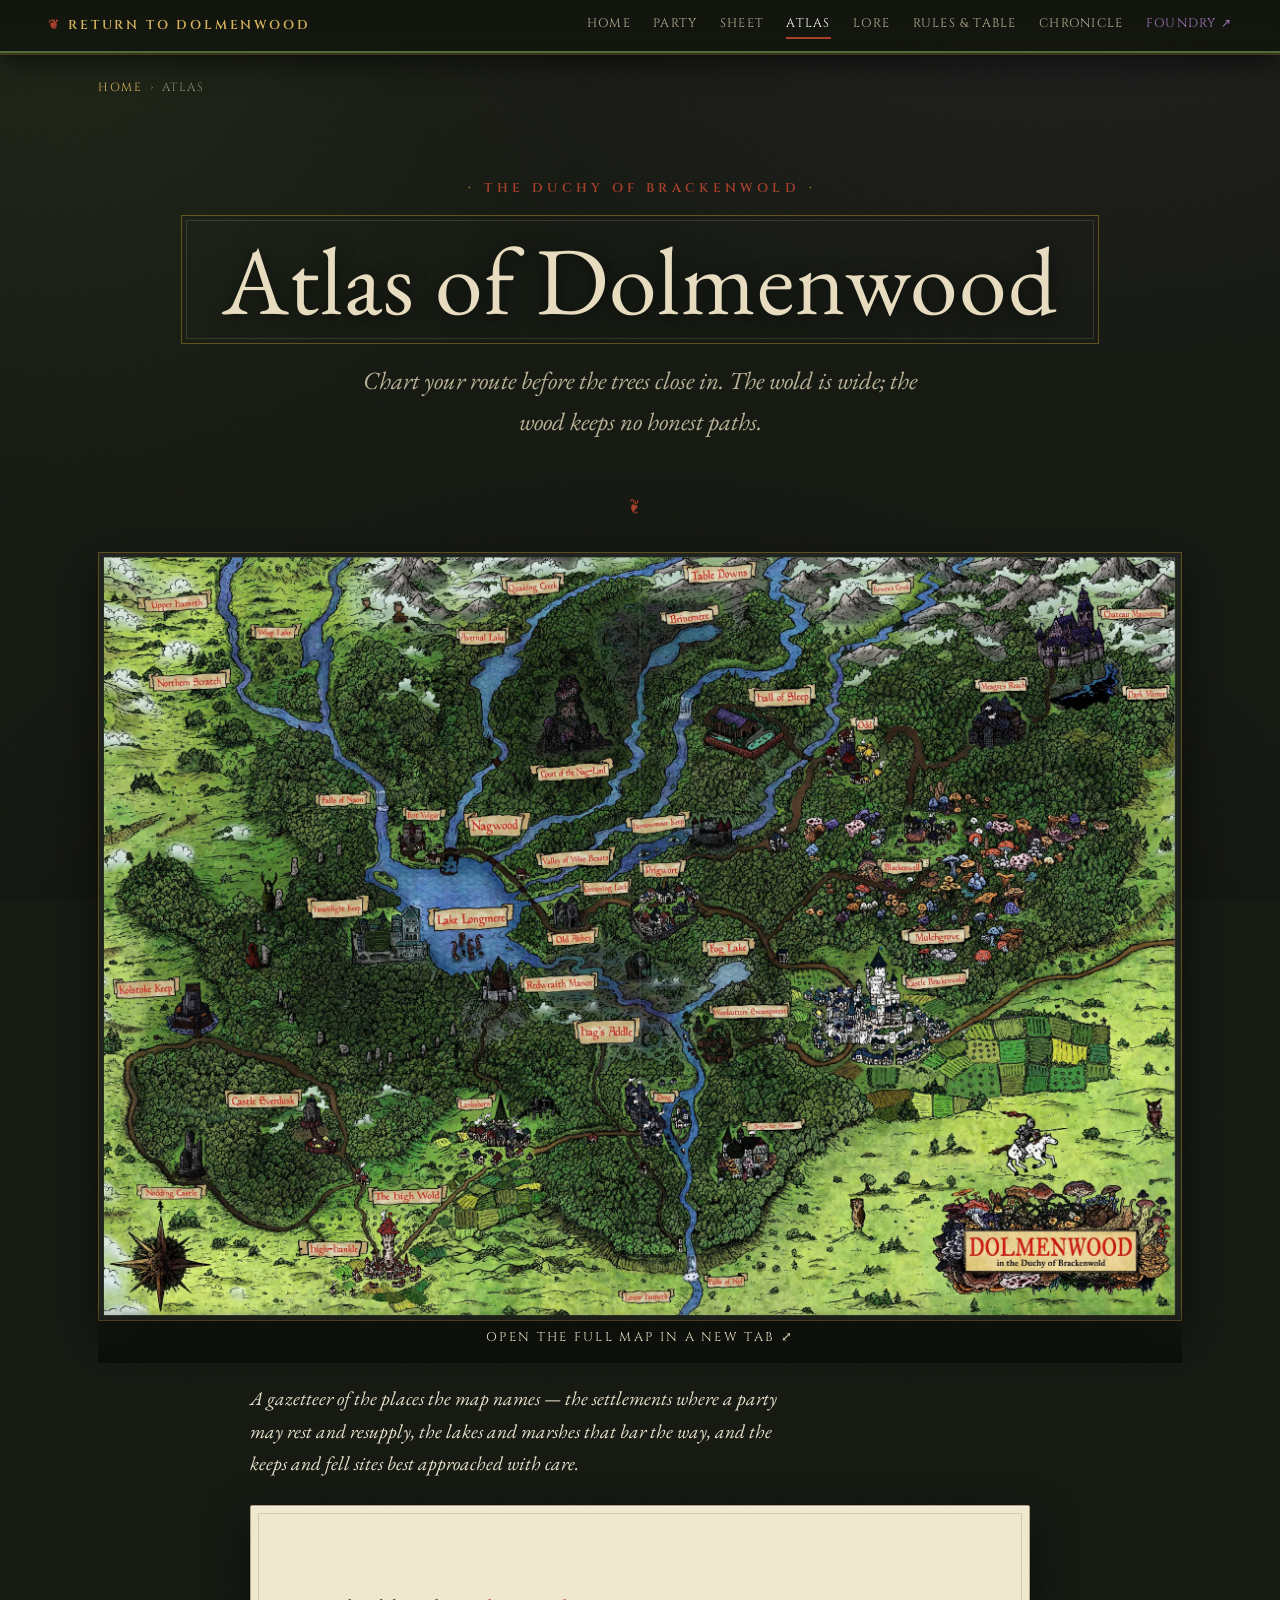
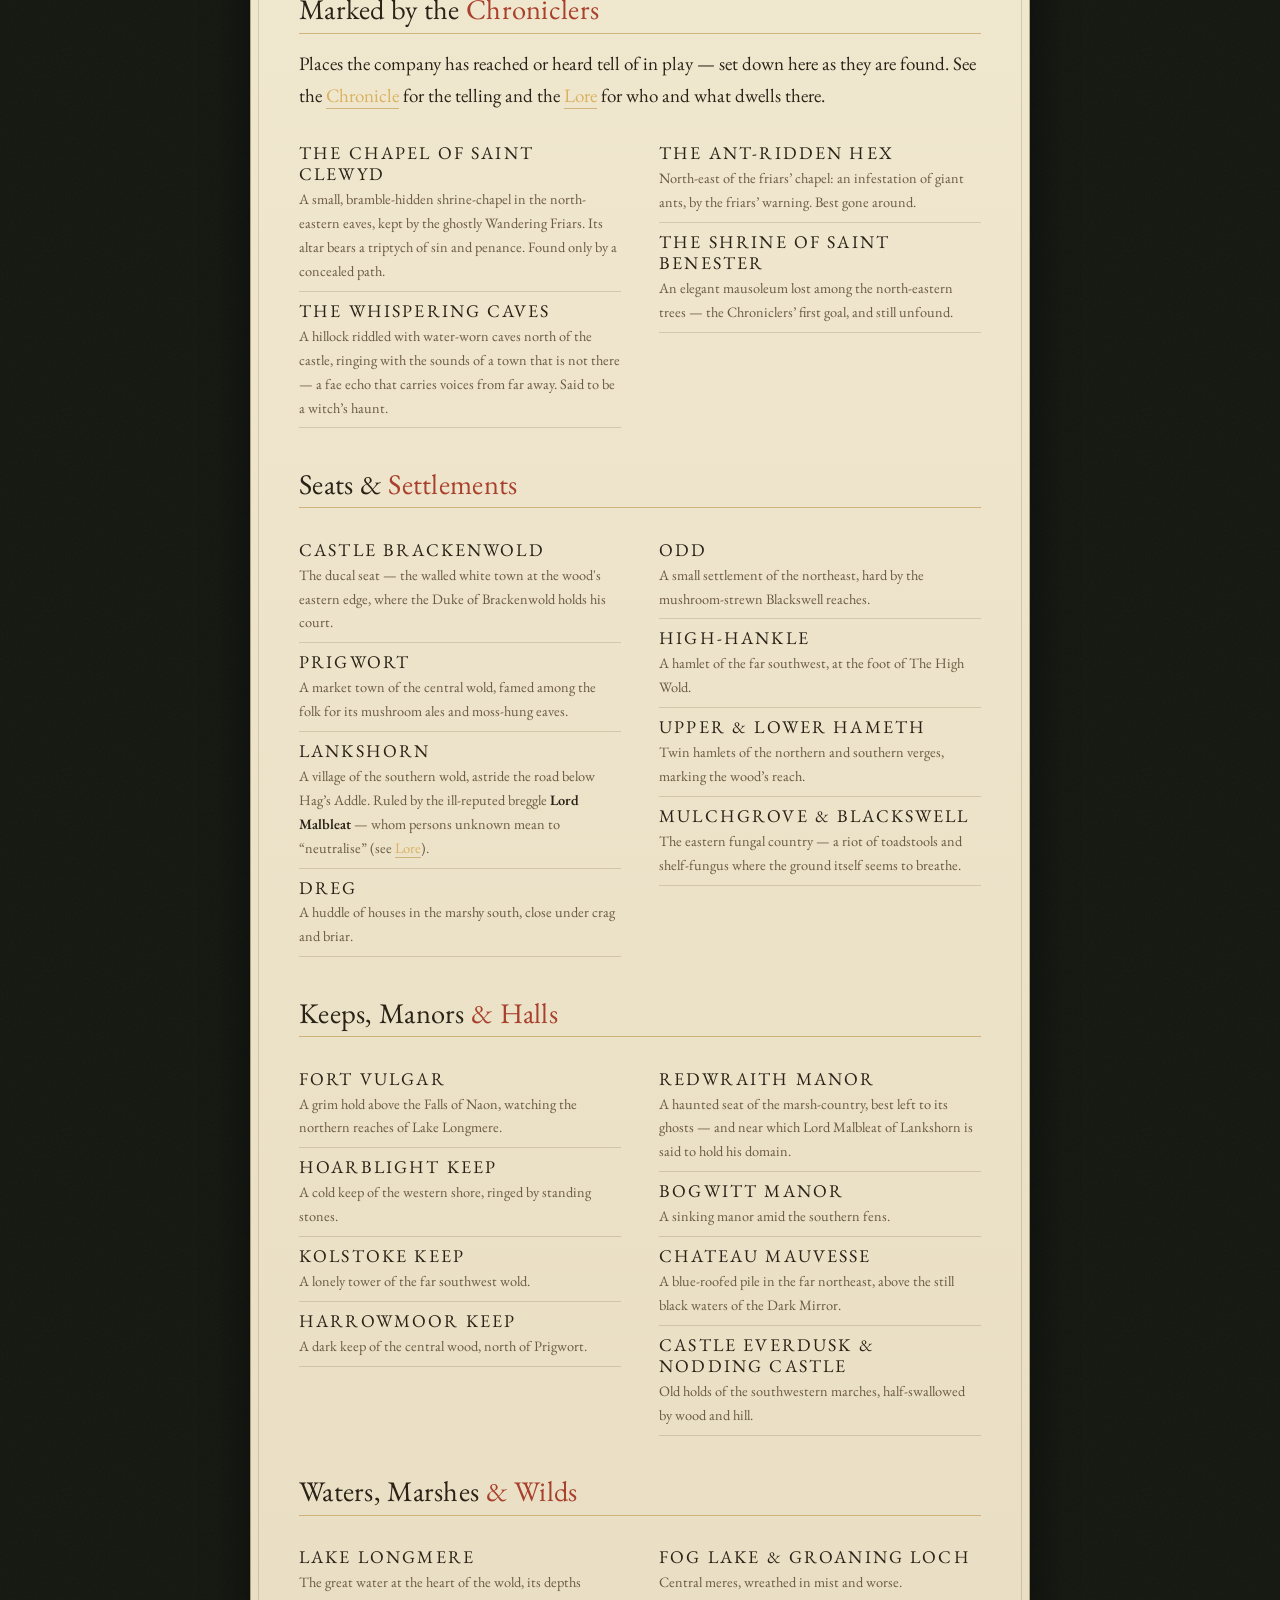
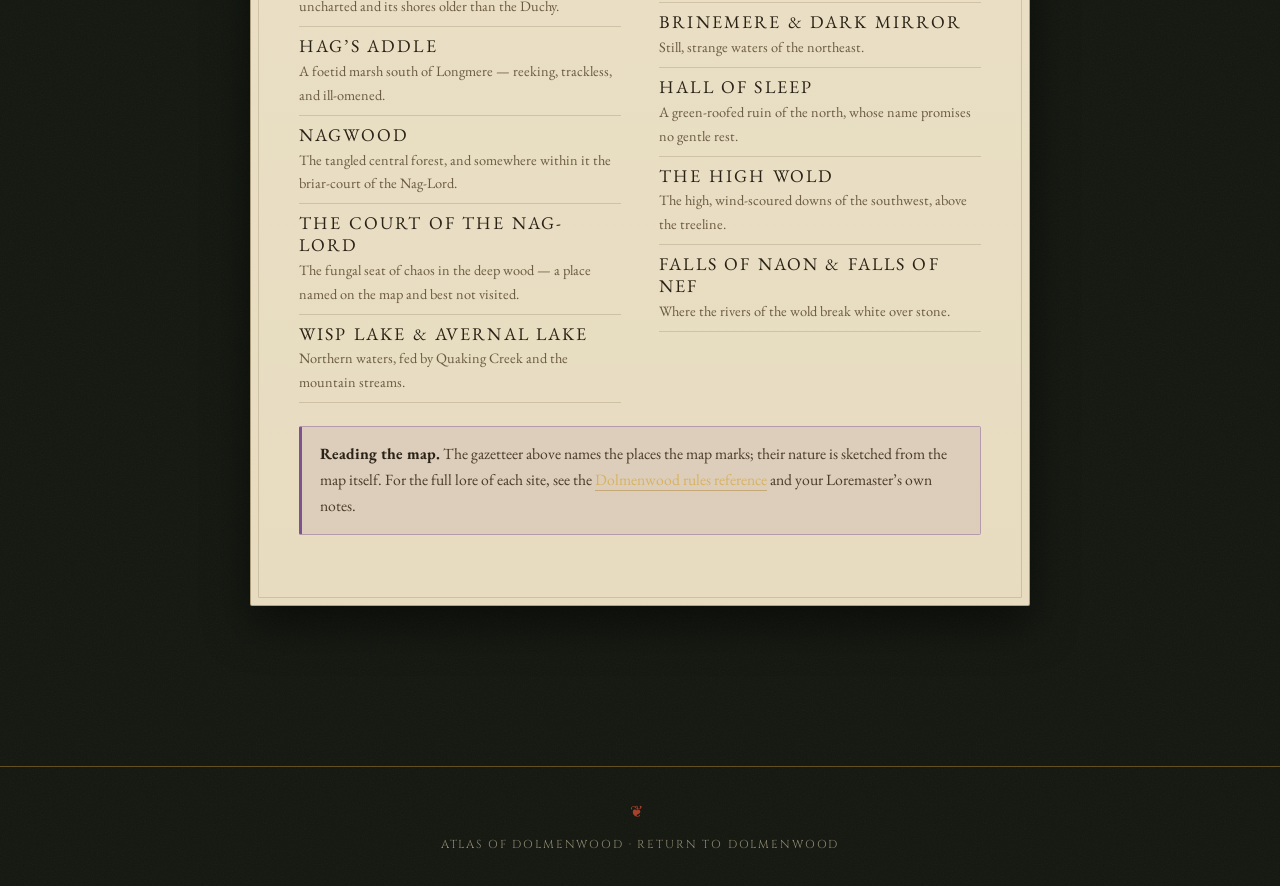
==== commit 9476b0d4: "Add Lore page; fold session threads into Atlas & Lore - New lore/ page: the Chroniclers (society), t" ====
--- a/atlas/index.html
+++ b/atlas/index.html
@@ -11,7 +11,7 @@
 <link rel="stylesheet" href="../dolmenwood.css">
 </head>
 <body>
-<nav class="topnav"><span class="brand">Return to Dolmenwood</span><a href="../index.html">Home</a><a href="../character/index.html">Party</a><a href="../play/index.html">Sheet</a><a href="index.html" class="active">Atlas</a><a href="../rules/index.html">Rules &amp; Table</a><a href="../chronicle/index.html">Chronicle</a><a href="https://foundry.heltonfamily.info/join" class="ext" target="_blank" rel="noopener">Foundry ↗</a></nav>
+<nav class="topnav"><span class="brand">Return to Dolmenwood</span><a href="../index.html">Home</a><a href="../character/index.html">Party</a><a href="../play/index.html">Sheet</a><a href="index.html" class="active">Atlas</a><a href="../lore/index.html">Lore</a><a href="../rules/index.html">Rules &amp; Table</a><a href="../chronicle/index.html">Chronicle</a><a href="https://foundry.heltonfamily.info/join" class="ext" target="_blank" rel="noopener">Foundry ↗</a></nav>
 <div class="wrap">
 
 <p class="crumb"><a href="../index.html">Home</a><span class="sep">›</span>Atlas</p>
@@ -35,11 +35,20 @@
 <div class="panel" style="margin-top:1.6rem">
 <article>
 
+<h2>Marked by the <span class="k">Chroniclers</span></h2>
+<p>Places the company has reached or heard tell of in play — set down here as they are found. See the <a href="../chronicle/index.html">Chronicle</a> for the telling and the <a href="../lore/index.html">Lore</a> for who and what dwells there.</p>
+<div class="gaz">
+  <div class="g"><h4>The Chapel of Saint Clewyd</h4><p>A small, bramble-hidden shrine-chapel in the north-eastern eaves, kept by the ghostly Wandering Friars. Its altar bears a triptych of sin and penance. Found only by a concealed path.</p></div>
+  <div class="g"><h4>The Whispering Caves</h4><p>A hillock riddled with water-worn caves north of the castle, ringing with the sounds of a town that is not there — a fae echo that carries voices from far away. Said to be a witch&rsquo;s haunt.</p></div>
+  <div class="g"><h4>The Ant-Ridden Hex</h4><p>North-east of the friars&rsquo; chapel: an infestation of giant ants, by the friars&rsquo; warning. Best gone around.</p></div>
+  <div class="g"><h4>The Shrine of Saint Benester</h4><p>An elegant mausoleum lost among the north-eastern trees — the Chroniclers&rsquo; first goal, and still unfound.</p></div>
+</div>
+
 <h2>Seats &amp; <span class="k">Settlements</span></h2>
 <div class="gaz">
   <div class="g"><h4>Castle Brackenwold</h4><p>The ducal seat — the walled white town at the wood's eastern edge, where the Duke of Brackenwold holds his court.</p></div>
   <div class="g"><h4>Prigwort</h4><p>A market town of the central wold, famed among the folk for its mushroom ales and moss-hung eaves.</p></div>
-  <div class="g"><h4>Lankshorn</h4><p>A village of the southern wold, astride the road below Hag&rsquo;s Addle.</p></div>
+  <div class="g"><h4>Lankshorn</h4><p>A village of the southern wold, astride the road below Hag&rsquo;s Addle. Ruled by the ill-reputed breggle <strong>Lord Malbleat</strong> — whom persons unknown mean to &ldquo;neutralise&rdquo; (see <a href="../lore/index.html">Lore</a>).</p></div>
   <div class="g"><h4>Dreg</h4><p>A huddle of houses in the marshy south, close under crag and briar.</p></div>
   <div class="g"><h4>Odd</h4><p>A small settlement of the northeast, hard by the mushroom-strewn Blackswell reaches.</p></div>
   <div class="g"><h4>High-Hankle</h4><p>A hamlet of the far southwest, at the foot of The High Wold.</p></div>
@@ -53,7 +62,7 @@
   <div class="g"><h4>Hoarblight Keep</h4><p>A cold keep of the western shore, ringed by standing stones.</p></div>
   <div class="g"><h4>Kolstoke Keep</h4><p>A lonely tower of the far southwest wold.</p></div>
   <div class="g"><h4>Harrowmoor Keep</h4><p>A dark keep of the central wood, north of Prigwort.</p></div>
-  <div class="g"><h4>Redwraith Manor</h4><p>A haunted seat of the marsh-country, best left to its ghosts.</p></div>
+  <div class="g"><h4>Redwraith Manor</h4><p>A haunted seat of the marsh-country, best left to its ghosts — and near which Lord Malbleat of Lankshorn is said to hold his domain.</p></div>
   <div class="g"><h4>Bogwitt Manor</h4><p>A sinking manor amid the southern fens.</p></div>
   <div class="g"><h4>Chateau Mauvesse</h4><p>A blue-roofed pile in the far northeast, above the still black waters of the Dark Mirror.</p></div>
   <div class="g"><h4>Castle Everdusk &amp; Nodding Castle</h4><p>Old holds of the southwestern marches, half-swallowed by wood and hill.</p></div>
--- a/dolmenwood.css
+++ b/dolmenwood.css
@@ -364,6 +364,19 @@
 .chron .body p{ margin:0.35rem 0 0; color:var(--moon-faint); font-size:0.96rem; }
 .empty{ text-align:center; font-family:var(--disp); font-style:italic; color:var(--moon-faint); font-size:1.15rem; padding:2.4rem 1rem; }
 
+/* chronicle — session report */
+.session-no{ font-family:var(--caps); text-transform:uppercase; letter-spacing:0.2em; font-size:0.74rem; color:var(--brick); }
+.session-date{ font-family:var(--caps); text-transform:uppercase; letter-spacing:0.14em; font-size:0.72rem; color:var(--moon-faint); }
+.roster{ display:grid; gap:0.5rem; grid-template-columns:repeat(auto-fill,minmax(220px,1fr)); margin:1.2rem 0 1.6rem; }
+.roster .rmb{ border:1px solid var(--edge); border-left:3px solid var(--gold); border-radius:2px; padding:0.55rem 0.8rem; background:rgba(176,134,47,0.06); }
+.roster .rmb .nm{ font-family:var(--disp); font-size:1.14rem; color:var(--ink); }
+.roster .rmb .rl{ font-family:var(--caps); text-transform:uppercase; letter-spacing:0.08em; font-size:0.62rem; color:var(--brick); display:block; }
+.roster .rmb .pl{ font-style:italic; color:var(--ink-soft); font-size:0.86rem; }
+.ledger{ display:grid; gap:0.6rem; grid-template-columns:repeat(auto-fit,minmax(120px,1fr)); margin:1.4rem 0; }
+.ledger .lg{ text-align:center; border:1px solid var(--edge); border-radius:2px; padding:0.7rem 0.4rem; background:rgba(176,134,47,0.05); }
+.ledger .lg .lgl{ font-family:var(--caps); text-transform:uppercase; letter-spacing:0.08em; font-size:0.6rem; color:var(--brick); display:block; }
+.ledger .lg .lgv{ font-family:var(--disp); font-size:1.5rem; color:var(--ink); line-height:1.1; }
+
 /* breadcrumb */
 .crumb{ font-family:var(--caps); text-transform:uppercase; letter-spacing:0.14em; font-size:0.74rem; color:var(--moon-faint); margin:1.6rem 0 0; }
 .crumb a{ color:var(--gold-lit); text-decoration:none; }
